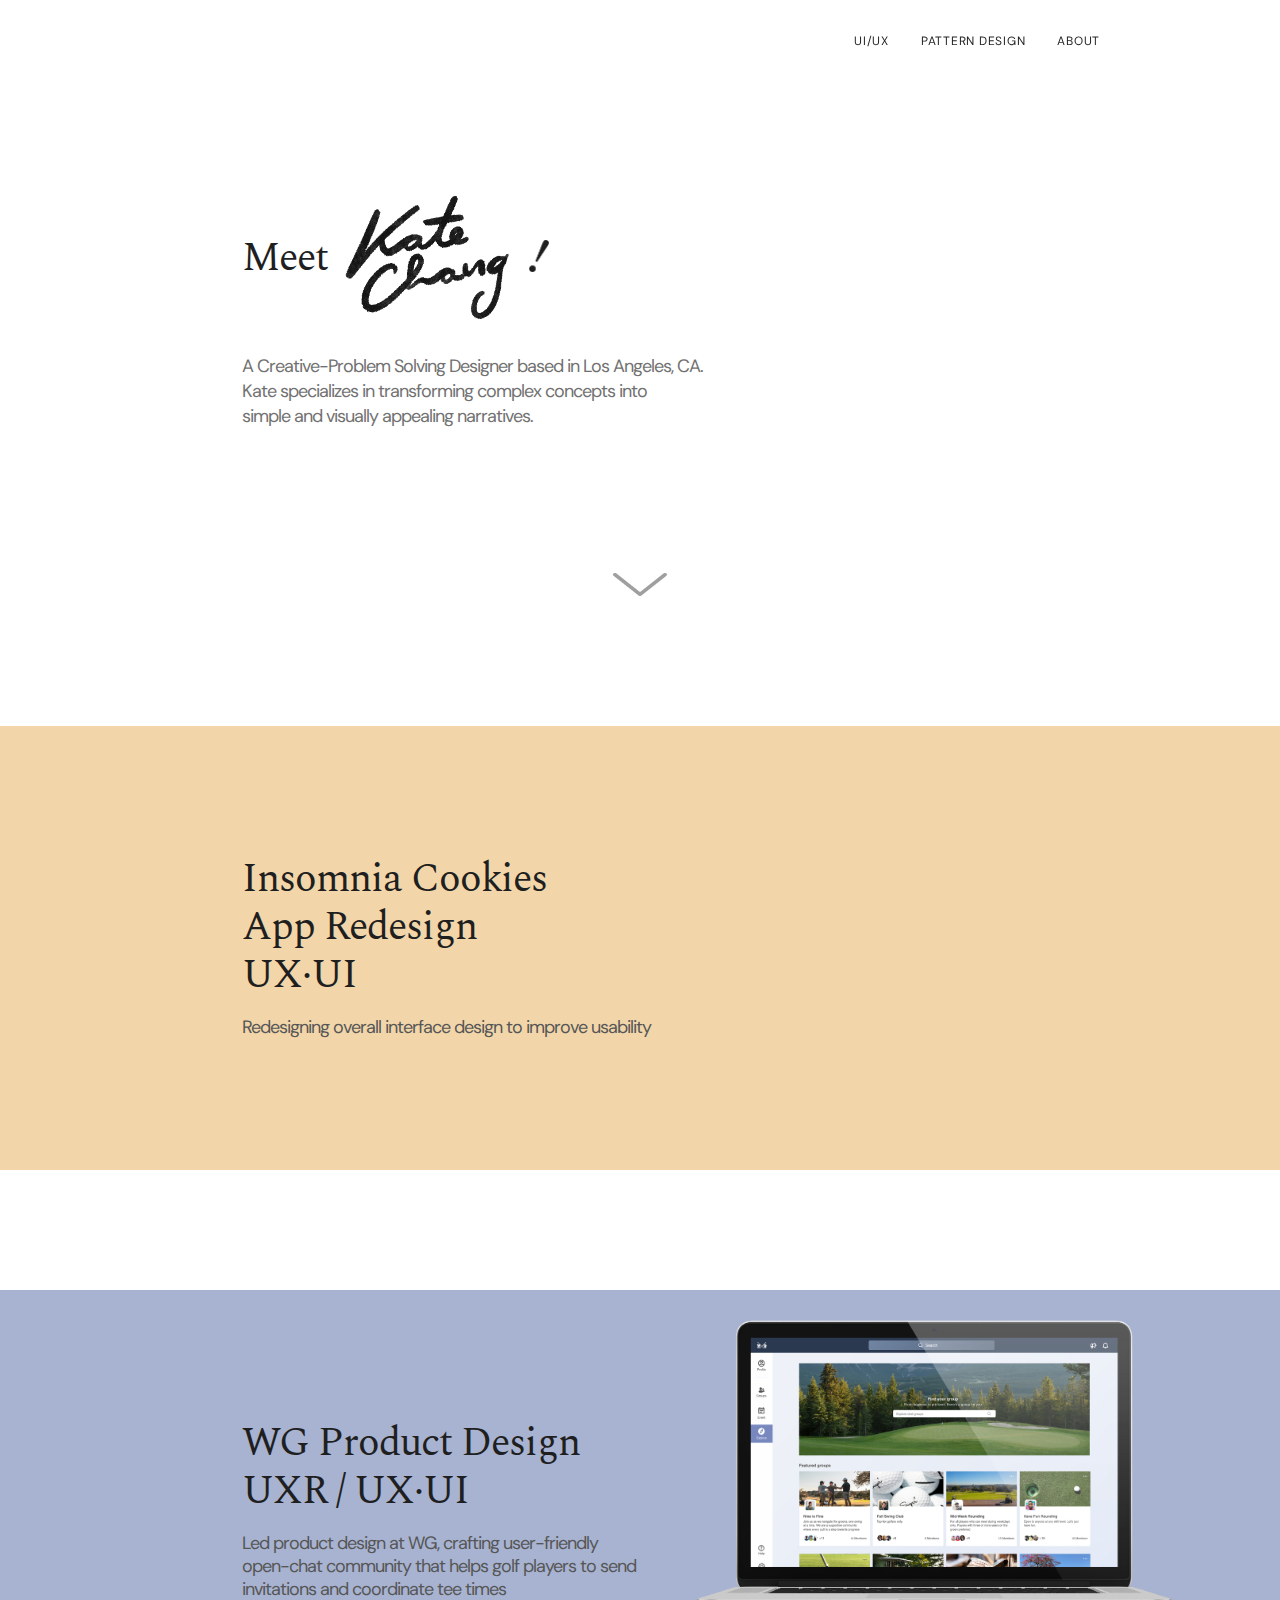
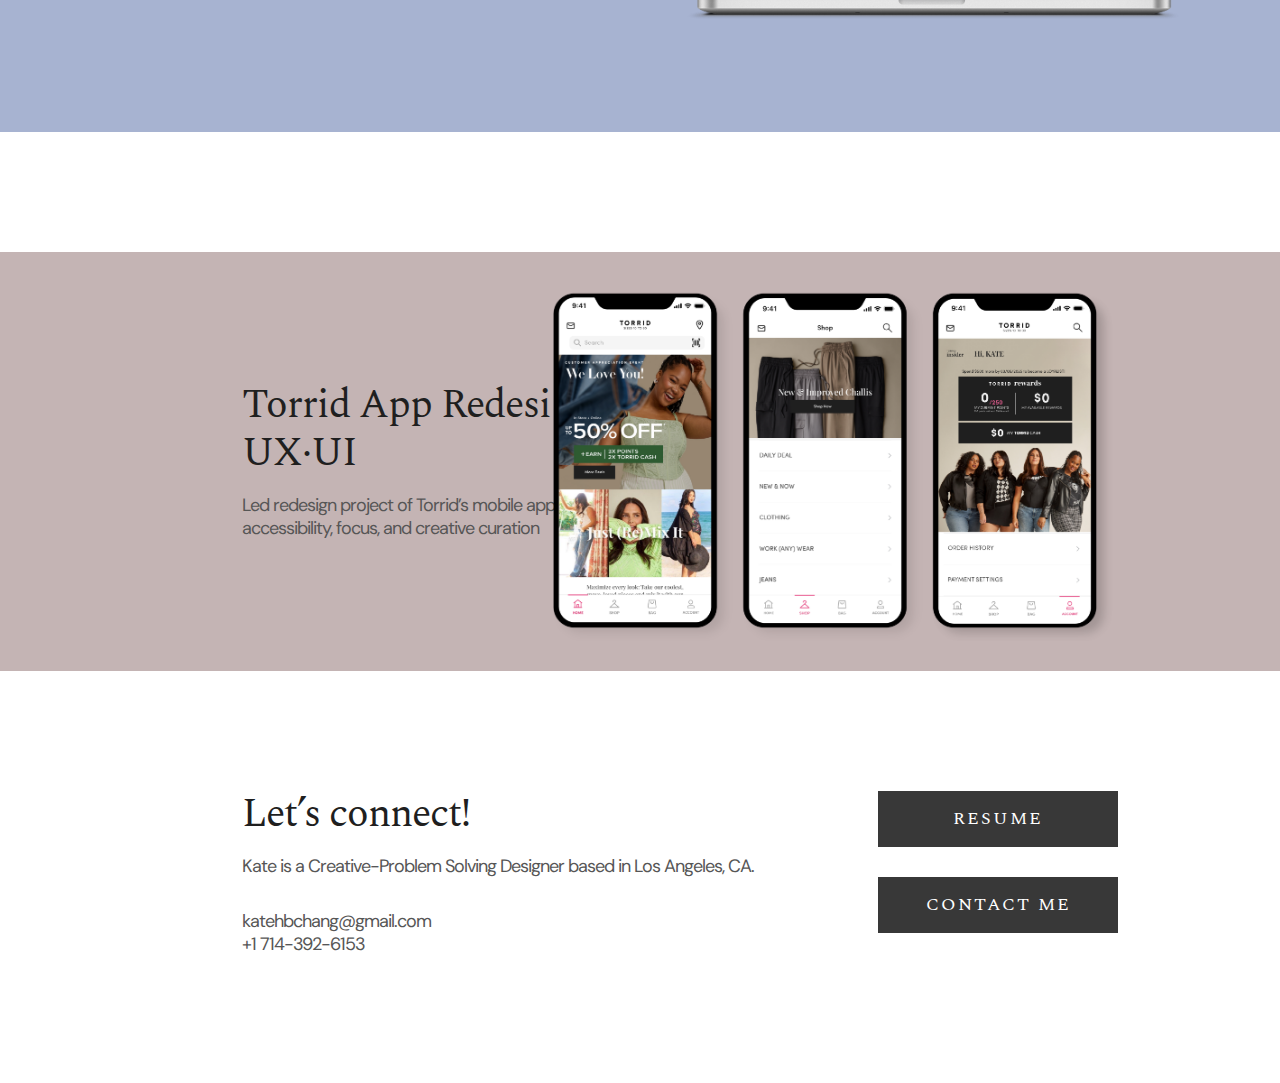
==== index.html @ ae907267 "mail update" ====
<!DOCTYPE html>
<html lang="en">

<head>
    <meta charset="utf-8" />
    <meta name="viewport" content="width=device-width, initial-scale=1, shrink-to-fit=no" />
    <meta name="description" content="" />
    <meta name="author" content="" />
    <title>Kate Porfolio Home</title>
    <!-- Favicon-->
    <link rel="icon" type="image/x-icon" href="assets/favicon.ico" />
    <!-- Font Awesome icons (free version)-->
    <script src="https://use.fontawesome.com/releases/v6.3.0/js/all.js" crossorigin="anonymous"></script>
    <!-- Google fonts-->
    <link rel="preconnect" href="https://fonts.googleapis.com">
    <link rel="preconnect" href="https://fonts.gstatic.com" crossorigin>
    <link
        href="https://fonts.googleapis.com/css2?family=DM+Sans:ital,opsz,wght@0,9..40,100..1000;1,9..40,100..1000&display=swap"
        rel="stylesheet">
    <link rel="preconnect" href="https://fonts.googleapis.com">
    <link rel="preconnect" href="https://fonts.gstatic.com" crossorigin>
    <link
        href="https://fonts.googleapis.com/css2?family=DM+Sans:ital,opsz,wght@0,9..40,100..1000;1,9..40,100..1000&family=Spectral:ital,wght@0,200;0,300;0,400;0,500;0,600;0,700;0,800;1,200;1,300;1,400;1,500;1,600;1,700;1,800&display=swap"
        rel="stylesheet">
    <!-- Core theme CSS (includes Bootstrap)-->
    <link href="css/styles.css" rel="stylesheet" />
</head>

<body id="page-top">
    <!-- Navigation-->
    <nav class="navbar navbar-expand-lg fixed-top" id="mainNav">
        <div class="container">
            <button class="navbar-toggler" type="button" data-bs-toggle="collapse" data-bs-target="#navbarResponsive"
                aria-controls="navbarResponsive" aria-expanded="false" aria-label="Toggle navigation">
                Menu
                <i class="fas fa-bars ms-1"></i>
            </button>
            <div class="collapse navbar-collapse" id="navbarResponsive">
                <ul class="navbar-nav text-uppercase ms-auto py-4 py-lg-0">
                    <li class="nav-item"><a class="nav-link" id="homeNav" href="https://www.katechang.info/">UI/UX</a>
                    </li>
                    <li class="nav-item">
                        <a class="nav-link" id="patternNav" href="https://www.katechang.info/pattern">PATTERN DESIGN</a>
                    </li>
                    <li class="nav-item">
                        <a class="nav-link" id="aboutNav" href="https://www.katechang.info/about">ABOUT</a>
                    </li>
                </ul>
            </div>
        </div>
    </nav>
    <!-- Masthead-->
    <header class="masthead">
        <div class="container">
            <div class="heading-grid">
                <div class="masthead-heading-item1">
                    <div class="masthead-subheading">
                        Meet<img class="logo" src="assets/img/intro/katelogo.png" alt="" /><img
                            src="assets/img/intro/exc.png" alt="" />
                        <div class="masthead-heading">
                            A Creative-Problem Solving Designer based in Los Angeles, CA.<br />
                            Kate specializes in transforming complex concepts into<br />
                            simple and visually appealing narratives.
                        </div>
                    </div>
                </div>
            </div>
            <a class="vector" href="#insomnia"><img class="img-fluid" src="assets/img/intro/Vector.png" alt="..." /></a>
        </div>
    </header>
    <!-- Insomnia Product Design-->
    <section class="page-section">
        <a class="insomnia" href="https://www.katechang.info/insomnia" id="insomnia">
            <div class="container">
                <div class="insomnia-grid">
                    <div class="text-wrapper">
                        <div class="insomnia-item1">
                            <div class="title">Insomnia Cookies<br />App Redesign<br />UX·UI</div>
                            <div class="content">Redesigning overall interface design to improve usability</div>
                        </div>
                    </div>
                    <div class="img-wrapper">
                        <div class="insomnia-item2"><img src="assets/img/uiux/insomnia.png" alt="">
                        </div>
                    </div>
                </div>
            </div>
        </a>
    </section>

    <!-- WG Cookies-->
    <section class="page-section">
        <a class="wg" id="wg" href="https://www.katechang.info/wg">
            <div class="container">
                <div class="wg-grid">
                    <div class="text-wrapper">
                        <div class="wg-item1">
                            <div class="title">WG Product Design<br />UXR / UX·UI</div>
                            <div class="content">Led product design at WG, crafting user-friendly<br />
                                open-chat community that helps golf players to send<br />
                                invitations and coordinate tee times</div>
                        </div>
                    </div>
                    <div class="img-wrapper">
                        <div class="wg-item2"><img src="assets/img/uiux/WG PRODUCT DESIGN.png" alt=""></div>
                    </div>
                </div>
            </div>
        </a>
    </section>

    <!-- Torrid App Redesign-->
    <section class="page-section">
        <a class="torrid" href="https://www.katechang.info/torrid">
            <div class="container">
                <div class="torrid-grid">
                    <div class="text-wrapper">
                        <div class="torrid-item1">
                            <div class="title">Torrid App Redesign<br />UX·UI</div>
                            <div class="content">Led redesign project of Torrid’s mobile app to enhance<br />
                                accessibility, focus, and creative curation</div>
                        </div>
                    </div>
                    <div class="img-wrapper">
                        <div class="torrid-item2"><img src="assets/img/uiux/TORRID REDESIGN.png" alt=""></div>
                    </div>
                </div>
            </div>
        </a>
    </section>

    <!-- Let's Connect-->
    <section class="page-section">
        <div class="connect">
            <div class="container">
                <div class="connect-grid">
                    <div class="text-wrapper">
                        <div class="title">Let’s connect!</div>
                        <div class="content">
                            Kate is a Creative-Problem Solving Designer based in Los Angeles,
                            CA.
                        </div>
                        <div class="content">
                            katehbchang@gmail.com<br />+1 714-392-6153
                        </div>
                    </div>
                    <div class="buttons">
                        <a class="connect-button" href="assets/Resume test.docx">RESUME</a>
                        <a class="connect-button" href="mailto:katehbchang@gmail.com">CONTACT
                            ME</a>
                    </div>
                </div>
            </div>
        </div>
    </section>

    <!-- Bootstrap core JS-->
    <script src="https://cdn.jsdelivr.net/npm/bootstrap@5.2.3/dist/js/bootstrap.bundle.min.js"></script>
    <!-- Core theme JS-->
    <script src="js/scripts.js"></script>
    <!-- * * * * * * * * * * * * * * * * * * * * * * * * * * * * * * * * * * * * * * * *-->
    <!-- * *                               SB Forms JS                               * *-->
    <!-- * * Activate your form at https://startbootstrap.com/solution/contact-forms * *-->
    <!-- * * * * * * * * * * * * * * * * * * * * * * * * * * * * * * * * * * * * * * * *-->
</body>

</html>
---- css/styles.css ----
@charset "UTF-8";

/*!
* Start Bootstrap - Agency v7.0.12 (https://startbootstrap.com/theme/agency)
* Copyright 2013-2023 Start Bootstrap
* Licensed under MIT (https://github.com/StartBootstrap/startbootstrap-agency/blob/master/LICENSE)
*/
/*!
 * Bootstrap  v5.2.3 (https://getbootstrap.com/)
 * Copyright 2011-2022 The Bootstrap Authors
 * Copyright 2011-2022 Twitter, Inc.
 * Licensed under MIT (https://github.com/twbs/bootstrap/blob/main/LICENSE)
 */
:root {
  --bs-blue: #0d6efd;
  --bs-indigo: #6610f2;
  --bs-purple: #6f42c1;
  --bs-pink: #d63384;
  --bs-red: #dc3545;
  --bs-orange: #fd7e14;
  --bs-yellow: #ffc800;
  --bs-green: #198754;
  --bs-teal: #20c997;
  --bs-cyan: #0dcaf0;
  --bs-black: #000;
  --bs-white: #fff;
  --bs-gray: #6c757d;
  --bs-gray-dark: #343a40;
  --bs-gray-100: #f8f9fa;
  --bs-gray-200: #e9ecef;
  --bs-gray-300: #dee2e6;
  --bs-gray-400: #ced4da;
  --bs-gray-500: #adb5bd;
  --bs-gray-600: #6c757d;
  --bs-gray-700: #495057;
  --bs-gray-800: #343a40;
  --bs-gray-900: #212529;
  --bs-primary: #ffc800;
  --bs-secondary: #6c757d;
  --bs-success: #198754;
  --bs-info: #0dcaf0;
  --bs-warning: #ffc800;
  --bs-danger: #dc3545;
  --bs-light: #f8f9fa;
  --bs-dark: #212529;
  --bs-primary-rgb: 255, 200, 0;
  --bs-secondary-rgb: 108, 117, 125;
  --bs-success-rgb: 25, 135, 84;
  --bs-info-rgb: 13, 202, 240;
  --bs-warning-rgb: 255, 200, 0;
  --bs-danger-rgb: 220, 53, 69;
  --bs-light-rgb: 248, 249, 250;
  --bs-dark-rgb: 33, 37, 41;
  --bs-white-rgb: 255, 255, 255;
  --bs-black-rgb: 0, 0, 0;
  --bs-body-color-rgb: 33, 37, 41;
  --bs-body-bg-rgb: 255, 255, 255;
  --bs-font-sans-serif: system-ui, -apple-system, 'Segoe UI', Roboto,
    'Helvetica Neue', 'Noto Sans', 'Liberation Sans', Arial, sans-serif,
    'Apple Color Emoji', 'Segoe UI Emoji', 'Segoe UI Symbol', 'Noto Color Emoji';
  --bs-font-monospace: SFMono-Regular, Menlo, Monaco, Consolas,
    'Liberation Mono', 'Courier New', monospace;
  --bs-gradient: linear-gradient(
    180deg,
    rgba(255, 255, 255, 0.15),
    rgba(255, 255, 255, 0)
  );
  --bs-body-font-family: Roboto Slab, -apple-system, BlinkMacSystemFont,
    Segoe UI, Roboto, Helvetica Neue, Arial, sans-serif, Apple Color Emoji,
    Segoe UI Emoji, Segoe UI Symbol, Noto Color Emoji;
  --bs-body-font-size: 1rem;
  --bs-body-font-weight: 400;
  --bs-body-line-height: 1.5;
  --bs-body-color: #212529;
  --bs-body-bg: #fff;
  --bs-border-width: 1px;
  --bs-border-style: solid;
  --bs-border-color: #dee2e6;
  --bs-border-color-translucent: rgba(0, 0, 0, 0.175);
  --bs-border-radius: 0.375rem;
  --bs-border-radius-sm: 0.25rem;
  --bs-border-radius-lg: 0.5rem;
  --bs-border-radius-xl: 1rem;
  --bs-border-radius-2xl: 2rem;
  --bs-border-radius-pill: 50rem;
  --bs-code-color: #d63384;
  --bs-highlight-bg: #fff4cc;
}

*,
::after,
::before {
  box-sizing: border-box;
}

@media (prefers-reduced-motion: no-preference) {
  :root {
    scroll-behavior: smooth;
  }
}

body {
  margin: 0;
  font-family: var(--bs-body-font-family);
  font-size: var(--bs-body-font-size);
  font-weight: var(--bs-body-font-weight);
  line-height: var(--bs-body-line-height);
  color: var(--bs-body-color);
  text-align: var(--bs-body-text-align);
  background-color: var(--bs-body-bg);
  -webkit-text-size-adjust: 100%;
  -webkit-tap-highlight-color: transparent;
}

ul {
  padding-left: 2rem;
}

ul {
  margin-top: 0;
  margin-bottom: 1rem;
}

ul ul {
  margin-bottom: 0;
}

img {
  vertical-align: middle;
}

label {
  display: inline-block;
}

button {
  border-radius: 0;
}

button:focus:not(:focus-visible) {
  outline: 0;
}

button {
  margin: 0;
  font-family: inherit;
  font-size: inherit;
  line-height: inherit;
}

button {
  text-transform: none;
}

[role='button'] {
  cursor: pointer;
}

[list]:not([type='date']):not([type='datetime-local']):not([type='month']):not(
    [type='week']
  ):not([type='time'])::-webkit-calendar-picker-indicator {
  display: none !important;
}

[type='button']:not(:disabled),
[type='reset']:not(:disabled),
[type='submit']:not(:disabled),
button:not(:disabled) {
  cursor: pointer;
}

::-moz-focus-inner {
  padding: 0;
  border-style: none;
}

::-webkit-datetime-edit-day-field,
::-webkit-datetime-edit-fields-wrapper,
::-webkit-datetime-edit-hour-field,
::-webkit-datetime-edit-minute,
::-webkit-datetime-edit-month-field,
::-webkit-datetime-edit-text,
::-webkit-datetime-edit-year-field {
  padding: 0;
}

::-webkit-inner-spin-button {
  height: auto;
}

::-webkit-search-decoration {
  -webkit-appearance: none;
}

::-webkit-color-swatch-wrapper {
  padding: 0;
}

[hidden] {
  display: none !important;
}

.img-fluid {
  height: auto;
}

.container,
.container-fluid,
.container-lg,
.container-xl {
  --bs-gutter-x: 1.5rem;
  --bs-gutter-y: 0;
  width: 100%;
  padding-right: calc(var(--bs-gutter-x) * 0.5);
  padding-left: calc(var(--bs-gutter-x) * 0.5);
  margin-right: auto;
  margin-left: auto;
}
@media (min-width: 576px) {
  .container {
    max-width: 540px;
  }
}

@media (min-width: 768px) {
  .container {
    max-width: 720px;
  }
}

@media (min-width: 992px) {
  .container,
  .container-lg {
    max-width: 960px;
  }
}

@media (min-width: 1200px) {
  .container,
  .container-lg,
  .container-xl {
    max-width: 1140px;
  }
  .heading-grid,
  .wg-grid,
  .torrid-grid,
  .insomnia-grid,
  .connect-grid {
    display: grid;
    text-align: left;
    margin-top: 5rem;
    justify-items: left;
  }
  .wg-item2 {
    position: absolute;
    top: -160px;
    right: -100px;
    width: 47rem;
  }
}

@media (min-width: 1400px) {
  .container,
  .container-lg,
  .container-xl {
    max-width: 1320px;
  }
}

@media (min-width: 1750px) {
  .container,
  .container-lg,
  .container-xl {
    max-width: 1800px;
  }
}

@media (min-width: 2300px) {
  .container,
  .container-lg,
  .container-xl {
    max-width: 2000px;
  }
}

.form-label {
  margin-bottom: 0.5rem;
}

.form-text {
  margin-top: 0.25rem;
  font-size: 0.875em;
  color: #6c757d;
}

.btn {
  --bs-btn-padding-x: 0.75rem;
  --bs-btn-padding-y: 0.375rem;
  --bs-btn-font-size: 1rem;
  --bs-btn-font-weight: 400;
  --bs-btn-line-height: 1.5;
  --bs-btn-color: #212529;
  --bs-btn-bg: transparent;
  --bs-btn-border-width: 1px;
  --bs-btn-border-color: transparent;
  --bs-btn-border-radius: 0.375rem;
  --bs-btn-hover-border-color: transparent;
  --bs-btn-box-shadow: inset 0 1px 0 rgba(255, 255, 255, 0.15),
    0 1px 1px rgba(0, 0, 0, 0.075);
  --bs-btn-disabled-opacity: 0.65;
  --bs-btn-focus-box-shadow: 0 0 0 0.25rem
    rgba(var(--bs-btn-focus-shadow-rgb), 0.5);
  display: inline-block;
  padding: var(--bs-btn-padding-y) var(--bs-btn-padding-x);
  font-family: var(--bs-btn-font-family);
  font-size: var(--bs-btn-font-size);
  font-weight: var(--bs-btn-font-weight);
  line-height: var(--bs-btn-line-height);
  color: var(--bs-btn-color);
  text-align: center;
  text-decoration: none;
  vertical-align: middle;
  cursor: pointer;
  -webkit-user-select: none;
  -moz-user-select: none;
  user-select: none;
  border: var(--bs-btn-border-width) solid var(--bs-btn-border-color);
  border-radius: var(--bs-btn-border-radius);
  background-color: var(--bs-btn-bg);
  transition: color 0.15s ease-in-out, background-color 0.15s ease-in-out,
    border-color 0.15s ease-in-out, box-shadow 0.15s ease-in-out;
}

@media (prefers-reduced-motion: reduce) {
  .btn {
    transition: none;
  }
}

.btn:hover {
  color: var(--bs-btn-hover-color);
  background-color: var(--bs-btn-hover-bg);
  border-color: var(--bs-btn-hover-border-color);
}

.btn:focus-visible {
  color: var(--bs-btn-hover-color);
  background-color: var(--bs-btn-hover-bg);
  border-color: var(--bs-btn-hover-border-color);
  outline: 0;
  box-shadow: var(--bs-btn-focus-box-shadow);
}

.btn:first-child:active,
:not(.btn-check) + .btn:active {
  color: var(--bs-btn-active-color);
  background-color: var(--bs-btn-active-bg);
  border-color: var(--bs-btn-active-border-color);
}

.btn:first-child:active:focus-visible,
:not(.btn-check) + .btn:active:focus-visible {
  box-shadow: var(--bs-btn-focus-box-shadow);
}

.btn:disabled {
  color: var(--bs-btn-disabled-color);
  pointer-events: none;
  background-color: var(--bs-btn-disabled-bg);
  border-color: var(--bs-btn-disabled-border-color);
  opacity: var(--bs-btn-disabled-opacity);
}

.btn-primary {
  margin: auto 0;
}

.btn-dark {
  --bs-btn-color: #fff;
  --bs-btn-bg: #212529;
  --bs-btn-border-color: #212529;
  --bs-btn-hover-color: #fff;
  --bs-btn-hover-bg: #424649;
  --bs-btn-hover-border-color: #373b3e;
  --bs-btn-focus-shadow-rgb: 66, 70, 73;
  --bs-btn-active-color: #fff;
  --bs-btn-active-bg: #4d5154;
  --bs-btn-active-border-color: #373b3e;
  --bs-btn-active-shadow: inset 0 3px 5px rgba(0, 0, 0, 0.125);
  --bs-btn-disabled-color: #fff;
  --bs-btn-disabled-bg: #212529;
  --bs-btn-disabled-border-color: #212529;
}

.btn-link {
  --bs-btn-font-weight: 400;
  --bs-btn-color: var(--bs-link-color);
  --bs-btn-bg: transparent;
  --bs-btn-border-color: transparent;
  --bs-btn-hover-color: var(--bs-link-hover-color);
  --bs-btn-hover-border-color: transparent;
  --bs-btn-active-color: var(--bs-link-hover-color);
  --bs-btn-active-border-color: transparent;
  --bs-btn-disabled-color: #6c757d;
  --bs-btn-disabled-border-color: transparent;
  --bs-btn-box-shadow: none;
  --bs-btn-focus-shadow-rgb: 255, 208, 38;
  text-decoration: underline;
}

.btn-link:focus-visible {
  color: var(--bs-btn-color);
}

.btn-link:hover {
  color: var(--bs-btn-hover-color);
}

.btn-lg {
  --bs-btn-padding-y: 0.5rem;
  --bs-btn-padding-x: 1rem;
  --bs-btn-font-size: 1.25rem;
  --bs-btn-border-radius: 0.5rem;
}

.collapse:not(.show) {
  display: none;
}

.nav {
  --bs-nav-link-padding-x: 1rem;
  --bs-nav-link-padding-y: 0.5rem;
  --bs-nav-link-color: var(--bs-link-color);
  --bs-nav-link-hover-color: var(--bs-link-hover-color);
  --bs-nav-link-disabled-color: #6c757d;
  display: flex;
  flex-wrap: wrap;
  padding-left: 0;
  margin-bottom: 0;
  list-style: none;
}

.nav-link {
  display: block;
  padding: var(--bs-nav-link-padding-y) var(--bs-nav-link-padding-x);
  font-size: var(--bs-nav-link-font-size);
  font-weight: var(--bs-nav-link-font-weight);
  color: var(--bs-nav-link-color);
  text-decoration: none;
  transition: color 0.15s ease-in-out, background-color 0.15s ease-in-out,
    border-color 0.15s ease-in-out;
}

@media (prefers-reduced-motion: reduce) {
  .nav-link {
    transition: none;
  }
}

.nav-link:focus,
.nav-link:hover {
  color: var(--bs-nav-link-hover-color);
}

.navbar {
  --bs-navbar-padding-x: 0;
  --bs-navbar-padding-y: 0.5rem;
  --bs-navbar-color: rgba(0, 0, 0, 0.55);
  --bs-navbar-hover-color: rgba(0, 0, 0, 0.7);
  --bs-navbar-disabled-color: rgba(0, 0, 0, 0.3);
  --bs-navbar-active-color: rgba(0, 0, 0, 0.9);
  --bs-navbar-brand-padding-y: 0.3125rem;
  --bs-navbar-brand-margin-end: 1rem;
  --bs-navbar-brand-font-size: 1.25rem;
  --bs-navbar-brand-color: rgba(0, 0, 0, 0.9);
  --bs-navbar-brand-hover-color: rgba(0, 0, 0, 0.9);
  --bs-navbar-nav-link-padding-x: 0.5rem;
  --bs-navbar-toggler-padding-y: 0.25rem;
  --bs-navbar-toggler-padding-x: 0.75rem;
  --bs-navbar-toggler-font-size: 1.25rem;
  --bs-navbar-toggler-icon-bg: url("data:image/svg+xml,%3csvg xmlns='http://www.w3.org/2000/svg' viewBox='0 0 30 30'%3e%3cpath stroke='rgba%280, 0, 0, 0.55%29' stroke-linecap='round' stroke-miterlimit='10' stroke-width='2' d='M4 7h22M4 15h22M4 23h22'/%3e%3c/svg%3e");
  --bs-navbar-toggler-border-color: rgba(0, 0, 0, 0.1);
  --bs-navbar-toggler-border-radius: 0.375rem;
  --bs-navbar-toggler-focus-width: 0.25rem;
  --bs-navbar-toggler-transition: box-shadow 0.15s ease-in-out;
  position: relative;
  display: flex;
  flex-wrap: wrap;
  align-items: center;
  justify-content: space-between;
  padding: var(--bs-navbar-padding-y) var(--bs-navbar-padding-x);
}

.navbar > .container,
.navbar > .container-fluid,
.navbar > .container-lg,
.navbar > .container-xl {
  display: flex;
  flex-wrap: inherit;
  align-items: center;
  justify-content: space-between;
}

.navbar-nav {
  --bs-nav-link-padding-x: 0;
  --bs-nav-link-padding-y: 0.5rem;
  --bs-nav-link-color: var(--bs-navbar-color);
  --bs-nav-link-hover-color: var(--bs-navbar-hover-color);
  --bs-nav-link-disabled-color: var(--bs-navbar-disabled-color);
  display: flex;
  flex-direction: column;
  padding-left: 0;
  margin-bottom: 0;
  list-style: none;
}

.navbar-text {
  padding-top: 0.5rem;
  padding-bottom: 0.5rem;
  color: var(--bs-navbar-color);
}

.navbar-text a,
.navbar-text a:focus,
.navbar-text a:hover {
  color: var(--bs-navbar-active-color);
}

.navbar-collapse {
  flex-basis: 100%;
  flex-grow: 1;
  align-items: center;
}

.navbar-toggler {
  padding: var(--bs-navbar-toggler-padding-y) var(--bs-navbar-toggler-padding-x);
  font-size: var(--bs-navbar-toggler-font-size);
  line-height: 1;
  color: var(--bs-navbar-color);
  background-color: transparent;
  border: var(--bs-border-width) solid var(--bs-navbar-toggler-border-color);
  border-radius: var(--bs-navbar-toggler-border-radius);
  transition: var(--bs-navbar-toggler-transition);
}

@media (prefers-reduced-motion: reduce) {
  .navbar-toggler {
    transition: none;
  }
}

.navbar-toggler:hover {
  text-decoration: none;
}

.navbar-toggler:focus {
  text-decoration: none;
  outline: 0;
  box-shadow: 0 0 0 var(--bs-navbar-toggler-focus-width);
}

.navbar-toggler-icon {
  display: inline-block;
  width: 1.5em;
  height: 1.5em;
  vertical-align: middle;
  background-image: var(--bs-navbar-toggler-icon-bg);
  background-repeat: no-repeat;
  background-position: center;
  background-size: 100%;
}

@media (min-width: 992px) {
  .navbar-expand-lg {
    flex-wrap: nowrap;
    justify-content: flex-start;
  }

  .navbar-expand-lg .navbar-nav {
    flex-direction: row;
  }

  .navbar-expand-lg .navbar-nav .nav-link {
    padding-right: var(--bs-navbar-nav-link-padding-x);
    padding-left: var(--bs-navbar-nav-link-padding-x);
  }

  .navbar-expand-lg .navbar-collapse {
    display: flex !important;
    flex-basis: auto;
  }

  .navbar-expand-lg .navbar-toggler {
    display: none;
  }
}

@media (min-width: 1200px) {
  .navbar-expand-xl {
    flex-wrap: nowrap;
    justify-content: flex-start;
  }

  .navbar-expand-xl .navbar-nav {
    flex-direction: row;
  }

  .navbar-expand-xl .navbar-nav .nav-link {
    padding-right: var(--bs-navbar-nav-link-padding-x);
    padding-left: var(--bs-navbar-nav-link-padding-x);
  }

  .navbar-expand-xl .navbar-collapse {
    display: flex !important;
    flex-basis: auto;
  }

  .navbar-expand-xl .navbar-toggler {
    display: none;
  }
}

.navbar-expand {
  flex-wrap: nowrap;
  justify-content: flex-start;
}

.navbar-expand .navbar-nav {
  flex-direction: row;
}

.navbar-expand .navbar-nav .nav-link {
  padding-right: var(--bs-navbar-nav-link-padding-x);
  padding-left: var(--bs-navbar-nav-link-padding-x);
}

.navbar-expand .navbar-collapse {
  display: flex !important;
  flex-basis: auto;
}

.navbar-expand .navbar-toggler {
  display: none;
}

.navbar-dark {
  --bs-navbar-color: rgba(255, 255, 255, 0.55);
  --bs-navbar-hover-color: rgba(255, 255, 255, 0.75);
  --bs-navbar-disabled-color: rgba(255, 255, 255, 0.25);
  --bs-navbar-active-color: #fff;
  --bs-navbar-brand-color: #fff;
  --bs-navbar-brand-hover-color: #fff;
  --bs-navbar-toggler-border-color: rgba(255, 255, 255, 0.1);
  --bs-navbar-toggler-icon-bg: url("data:image/svg+xml,%3csvg xmlns='http://www.w3.org/2000/svg' viewBox='0 0 30 30'%3e%3cpath stroke='rgba%28255, 255, 255, 0.55%29' stroke-linecap='round' stroke-miterlimit='10' stroke-width='2' d='M4 7h22M4 15h22M4 23h22'/%3e%3c/svg%3e");
}

.page-link {
  position: relative;
  display: block;
  padding: var(--bs-pagination-padding-y) var(--bs-pagination-padding-x);
  font-size: var(--bs-pagination-font-size);
  color: var(--bs-pagination-color);
  text-decoration: none;
  background-color: var(--bs-pagination-bg);
  border: var(--bs-pagination-border-width) solid
    var(--bs-pagination-border-color);
  transition: color 0.15s ease-in-out, background-color 0.15s ease-in-out,
    border-color 0.15s ease-in-out, box-shadow 0.15s ease-in-out;
}

@media (prefers-reduced-motion: reduce) {
  .page-link {
    transition: none;
  }
}

.page-link:hover {
  z-index: 2;
  color: var(--bs-pagination-hover-color);
  background-color: var(--bs-pagination-hover-bg);
  border-color: var(--bs-pagination-hover-border-color);
}

.page-link:focus {
  z-index: 3;
  color: var(--bs-pagination-focus-color);
  background-color: var(--bs-pagination-focus-bg);
  outline: 0;
  box-shadow: var(--bs-pagination-focus-box-shadow);
}

.page-item:not(:first-child) .page-link {
  margin-left: -1px;
}

.page-item:first-child .page-link {
  border-top-left-radius: var(--bs-pagination-border-radius);
  border-bottom-left-radius: var(--bs-pagination-border-radius);
}

.page-item:last-child .page-link {
  border-top-right-radius: var(--bs-pagination-border-radius);
  border-bottom-right-radius: var(--bs-pagination-border-radius);
}

@keyframes progress-bar-stripes {
  0% {
    background-position-x: 1rem;
  }
}

@keyframes spinner-border {
  to {
    transform: rotate(360deg);
  }
}

@keyframes spinner-grow {
  0% {
    transform: scale(0);
  }

  50% {
    opacity: 1;
    transform: none;
  }
}

@keyframes placeholder-glow {
  50% {
    opacity: 0.2;
  }
}

@keyframes placeholder-wave {
  100% {
    -webkit-mask-position: -200% 0;
    mask-position: -200% 0;
  }
}

.link-primary {
  color: #ffc800 !important;
}

.link-primary:focus,
.link-primary:hover {
  color: #cca000 !important;
}

.link-dark {
  color: #212529 !important;
}

.link-dark:focus,
.link-dark:hover {
  color: #1a1e21 !important;
}

.fixed-top {
  position: fixed;
  top: 0;
  right: 0;
  left: 0;
  z-index: 1030;
}

.top-0 {
  top: 0 !important;
}

.top-50 {
  top: 50% !important;
}

.top-100 {
  top: 100% !important;
}

.start-0 {
  left: 0 !important;
}

.start-50 {
  left: 50% !important;
}

.start-100 {
  left: 100% !important;
}

.me-0 {
  margin-right: 0 !important;
}

.me-1 {
  margin-right: 0.25rem !important;
}

.me-2 {
  margin-right: 0.5rem !important;
}

.me-3 {
  margin-right: 1rem !important;
}

.me-4 {
  margin-right: 1.5rem !important;
}

.me-5 {
  margin-right: 3rem !important;
}

.me-auto {
  margin-right: auto !important;
}

.ms-0 {
  margin-left: 0 !important;
}

.ms-1 {
  margin-left: 0.25rem !important;
}

.ms-2 {
  margin-left: 0.5rem !important;
}

.ms-3 {
  margin-left: 1rem !important;
}

.ms-4 {
  margin-left: 1.5rem !important;
}

.ms-5 {
  margin-left: 3rem !important;
}

.ms-auto {
  margin-left: auto !important;
}

.py-0 {
  padding-top: 0 !important;
  padding-bottom: 0 !important;
}

.py-1 {
  padding-top: 0.25rem !important;
  padding-bottom: 0.25rem !important;
}

.py-2 {
  padding-top: 0.5rem !important;
  padding-bottom: 0.5rem !important;
}

.py-3 {
  padding-top: 1rem !important;
  padding-bottom: 1rem !important;
}

.py-4 {
  padding-top: 1.5rem !important;
  padding-bottom: 1.5rem !important;
}

.py-5 {
  padding-top: 3rem !important;
  padding-bottom: 3rem !important;
}

.text-start {
  text-align: left !important;
}

.text-uppercase {
  text-transform: uppercase !important;
}

.text-primary {
  --bs-text-opacity: 1;
  color: rgba(var(--bs-primary-rgb), var(--bs-text-opacity)) !important;
}

.text-dark {
  --bs-text-opacity: 1;
  color: rgba(var(--bs-dark-rgb), var(--bs-text-opacity)) !important;
}

.text-body {
  --bs-text-opacity: 1;
  color: rgba(var(--bs-body-color-rgb), var(--bs-text-opacity)) !important;
}

@media (min-width: 992px) {
  .me-lg-0 {
    margin-right: 0 !important;
  }

  .me-lg-1 {
    margin-right: 0.25rem !important;
  }

  .me-lg-2 {
    margin-right: 0.5rem !important;
  }

  .me-lg-3 {
    margin-right: 1rem !important;
  }

  .me-lg-4 {
    margin-right: 1.5rem !important;
  }

  .me-lg-5 {
    margin-right: 3rem !important;
  }

  .me-lg-auto {
    margin-right: auto !important;
  }

  .ms-lg-0 {
    margin-left: 0 !important;
  }

  .ms-lg-1 {
    margin-left: 0.25rem !important;
  }

  .ms-lg-2 {
    margin-left: 0.5rem !important;
  }

  .ms-lg-3 {
    margin-left: 1rem !important;
  }

  .ms-lg-4 {
    margin-left: 1.5rem !important;
  }

  .ms-lg-5 {
    margin-left: 3rem !important;
  }

  .ms-lg-auto {
    margin-left: auto !important;
  }

  .py-lg-0 {
    padding-top: 0 !important;
    padding-bottom: 0 !important;
  }

  .py-lg-1 {
    padding-top: 0.25rem !important;
    padding-bottom: 0.25rem !important;
  }

  .py-lg-2 {
    padding-top: 0.5rem !important;
    padding-bottom: 0.5rem !important;
  }

  .py-lg-3 {
    padding-top: 1rem !important;
    padding-bottom: 1rem !important;
  }

  .py-lg-4 {
    padding-top: 1.5rem !important;
    padding-bottom: 1.5rem !important;
  }

  .py-lg-5 {
    padding-top: 3rem !important;
    padding-bottom: 3rem !important;
  }

  .text-lg-start {
    text-align: left !important;
  }
}

@media (min-width: 1200px) {
  .me-xl-0 {
    margin-right: 0 !important;
  }

  .me-xl-1 {
    margin-right: 0.25rem !important;
  }

  .me-xl-2 {
    margin-right: 0.5rem !important;
  }

  .me-xl-3 {
    margin-right: 1rem !important;
  }

  .me-xl-4 {
    margin-right: 1.5rem !important;
  }

  .me-xl-5 {
    margin-right: 3rem !important;
  }

  .me-xl-auto {
    margin-right: auto !important;
  }

  .ms-xl-0 {
    margin-left: 0 !important;
  }

  .ms-xl-1 {
    margin-left: 0.25rem !important;
  }

  .ms-xl-2 {
    margin-left: 0.5rem !important;
  }

  .ms-xl-3 {
    margin-left: 1rem !important;
  }

  .ms-xl-4 {
    margin-left: 1.5rem !important;
  }

  .ms-xl-5 {
    margin-left: 3rem !important;
  }

  .ms-xl-auto {
    margin-left: auto !important;
  }

  .py-xl-0 {
    padding-top: 0 !important;
    padding-bottom: 0 !important;
  }

  .py-xl-1 {
    padding-top: 0.25rem !important;
    padding-bottom: 0.25rem !important;
  }

  .py-xl-2 {
    padding-top: 0.5rem !important;
    padding-bottom: 0.5rem !important;
  }

  .py-xl-3 {
    padding-top: 1rem !important;
    padding-bottom: 1rem !important;
  }

  .py-xl-4 {
    padding-top: 1.5rem !important;
    padding-bottom: 1.5rem !important;
  }

  .py-xl-5 {
    padding-top: 3rem !important;
    padding-bottom: 3rem !important;
  }

  .text-xl-start {
    text-align: left !important;
  }
}

html {
  scroll-padding-top: 4.5rem;
}

body {
  position: relative;
}

.page-section {
  margin-bottom: 120px;
}

header.masthead {
  margin-bottom: 130px;
}

.page-section > a > div > div {
  padding-top: 130px;
}

.page-section > a {
  padding-bottom: 130px;
}

#mainNav {
  padding-top: 1rem;
  padding-bottom: 1rem;
  background-color: #fff;
  padding-right: 10rem;
}

#mainNav .navbar-toggler {
  padding: 0.75rem;
  font-size: 0.75rem;
  font-family: 'DM Sans', sans-serif;
  text-transform: uppercase;
  font-weight: 700;
  margin-left: auto;
}

#mainNav .navbar-nav .nav-item .nav-link {
  font-family: 'DM Sans', sans-serif;
  font-size: 12px;
  color: #1f1f1f;
  letter-spacing: 0.0625em;
}

#mainNav .navbar-nav .nav-item .nav-link:hover {
  text-decoration: underline;
}
.onsite {
  text-decoration: underline;
}
.buttons .connect-button a {
  text-decoration: none;
  color: white;
}
@media (min-width: 992px) {
  #mainNav {
    padding-top: 1.5rem;
    padding-bottom: 1.5rem;
    border: none;
    background-color: transparent;
    transition: padding-top 0.3s ease-in-out, padding-bottom 0.3s ease-in-out;
  }

  #mainNav.navbar-shrink {
    padding-top: 1rem;
    padding-bottom: 1rem;
    background-color: #fff;
  }

  #mainNav .navbar-nav .nav-item {
    margin-right: 1rem;
  }

  #mainNav .navbar-nav .nav-item:last-child {
    margin-right: 0;
    color: #fff;
  }
}

header.masthead {
  padding-top: 5.5rem;
}
.masthead-subheading,
.title {
  font-size: 40px;
  line-height: 149.9%;
  margin-bottom: -1rem;
  letter-spacing: -1px;
  font-family: 'Spectral', sans-serif;
  color: #1f1f1f;
  text-align: left;
}
.masthead-subheading img:nth-child(2) {
  margin-bottom: 10px;
  width: 4.5%;
}
.logo {
  width: 200px;
  transform: rotate(30.87deg);
}

.masthead-heading {
  font-size: 18px;
  letter-spacing: -1px;
  line-height: 139%;
  margin-bottom: 10rem;
  font-family: 'DM Sans', sans-serif;
  color: #717171;
  text-align: left;
}
.title {
  line-height: 120% !important;
}
.content {
  font-size: 18px;
  letter-spacing: -1px;
  line-height: 130%;
  font-family: 'DM Sans', sans-serif;
  color: #565656;
  text-align: left;
  margin-top: 32px;
}

.vector {
  display: grid;
  margin: 0 auto;
  justify-content: center;
  width: 5%;
}

.page-section .wg {
  background-color: #a7b3d1;
  width: 100%;
  display: block;
}
.page-section .torrid {
  background-color: #c4b4b4;
  width: 100%;
  display: block;
}
.page-section .insomnia {
  background-color: #f2d6aa;
  width: 100%;
  display: block;
}
.heading-grid,
.wg-grid,
.torrid-grid,
.insomnia-grid,
.connect-grid {
  display: grid;
  text-align: left;
  margin-left: 10rem !important;
  margin-top: 5rem;
  justify-items: left;
}
.img-wrapper {
  width: 100%;
  grid-column: 2/2;
  grid-row: 1/2;
  text-align: right;
  position: relative;
}
.wg-item2 {
  position: absolute;
  top: -210px;
  right: -80px;
  width: 60rem;
}
.torrid-item2 {
  position: absolute;
  top: -275px;
  right: 15px;
  width: 47rem;
}

.insomnia-item2 {
  position: absolute;
  top: -110px;
  right: 15px;
  width: 50rem;
}
.img-wrapper img,
.torrid-item2 img,
.insomnia-item2 img {
  width: 100%;
}

.buttons {
  display: inline-flex;
  flex-direction: column;
  text-align: center;
  grid-column: 2/2;
  grid-row: 1/2;
  justify-self: right;
  margin-right: 5rem;
}
.buttons button:nth-child(2) {
  margin-top: 50px;
}

.connect-button {
  background-color: #383838;
  height: 3.5rem;
  width: 15rem;
  font-size: 18px;
  letter-spacing: 2px;
  padding-top: 14px;
  margin-bottom: 30px;
  color: #ffffff;
  font-family: 'Spectral', sans-serif;
}
.content-wrapper {
  margin-left: 7rem;
  margin-right: 7rem;
}
.connect-button a {
  width: 100px;
  height: 100px;
}
a {
  text-decoration: none;
}

.buttons .connect-button:hover {
  text-decoration: none;
  background-color: white;
  color: black;
  border: #1f1f1f 1px solid;
}

@media (max-width: 768px) {
  #mainNav {
    padding-right: 2rem;
  }
  .page-section > a {
    padding-bottom: 30px;
  }
  .page-section > a > div > div {
    padding-top: 50px;
  }
  .heading-grid,
  .wg-grid,
  .torrid-grid,
  .insomnia-grid,
  .connect-grid {
    display: grid;
    margin-left: 1rem !important;
    margin-top: 5rem;
    height: 30rem;
  }
  .title {
    font-size: 30px;
    margin-left: 20px;
  }
  .content {
    font-size: 15px;
    margin-left: 20px;
  }
  .img-wrapper img {
    width: 100%;
    position: unset;
  }
  .wg-item2 img {
    width: 110%;
    position: absolute;
    bottom: -27px;
    left: -23px;
  }
  .torrid-item2 img {
    width: 100%;
    position: absolute;
    bottom: -50px;
    left: -8px;
  }
  .insomnia-item2 img {
    width: 100%;
    position: absolute;
    bottom: 10px;
    left: -20px;
  }
  .wg-item2,
  .torrid-item2,
  .insomnia-item2 {
    position: unset;
    width: 100% !important;
    text-align: left;
  }
  .text-wrapper {
    grid-column: 1/1;
    grid-row: 1/2;
    width: 100%;
  }
  .img-wrapper {
    grid-column: 1/1;
    grid-row: 2/2;
    width: 100%;
  }
  .page-section > div > div > div {
    padding-top: 50px;
    padding-bottom: 50px;
  }
  .buttons {
    grid-column: 1;
    grid-row: 2;
    margin-top: 20px;
  }
  .connect-grid {
    margin-top: 0;
    padding-top: 0 !important;
    padding-bottom: 0 !important;
  }
}

@media (max-width: 1749px) {
  .wg-item2 {
    top: -185px;
    right: -75px;
    width: 242%;
  }
  .torrid-item2 {
    top: -231px;
    right: 45px;
    width: 41rem;
  }
  .insomnia-item2 {
    top: -93px !important;
    right: 42px;
    width: 200%;
  }
  .buttons {
    margin-right: 5rem !important;
  }
}
@media (max-width: 1951px) {
  .buttons {
    margin-right: 15rem;
  }
}
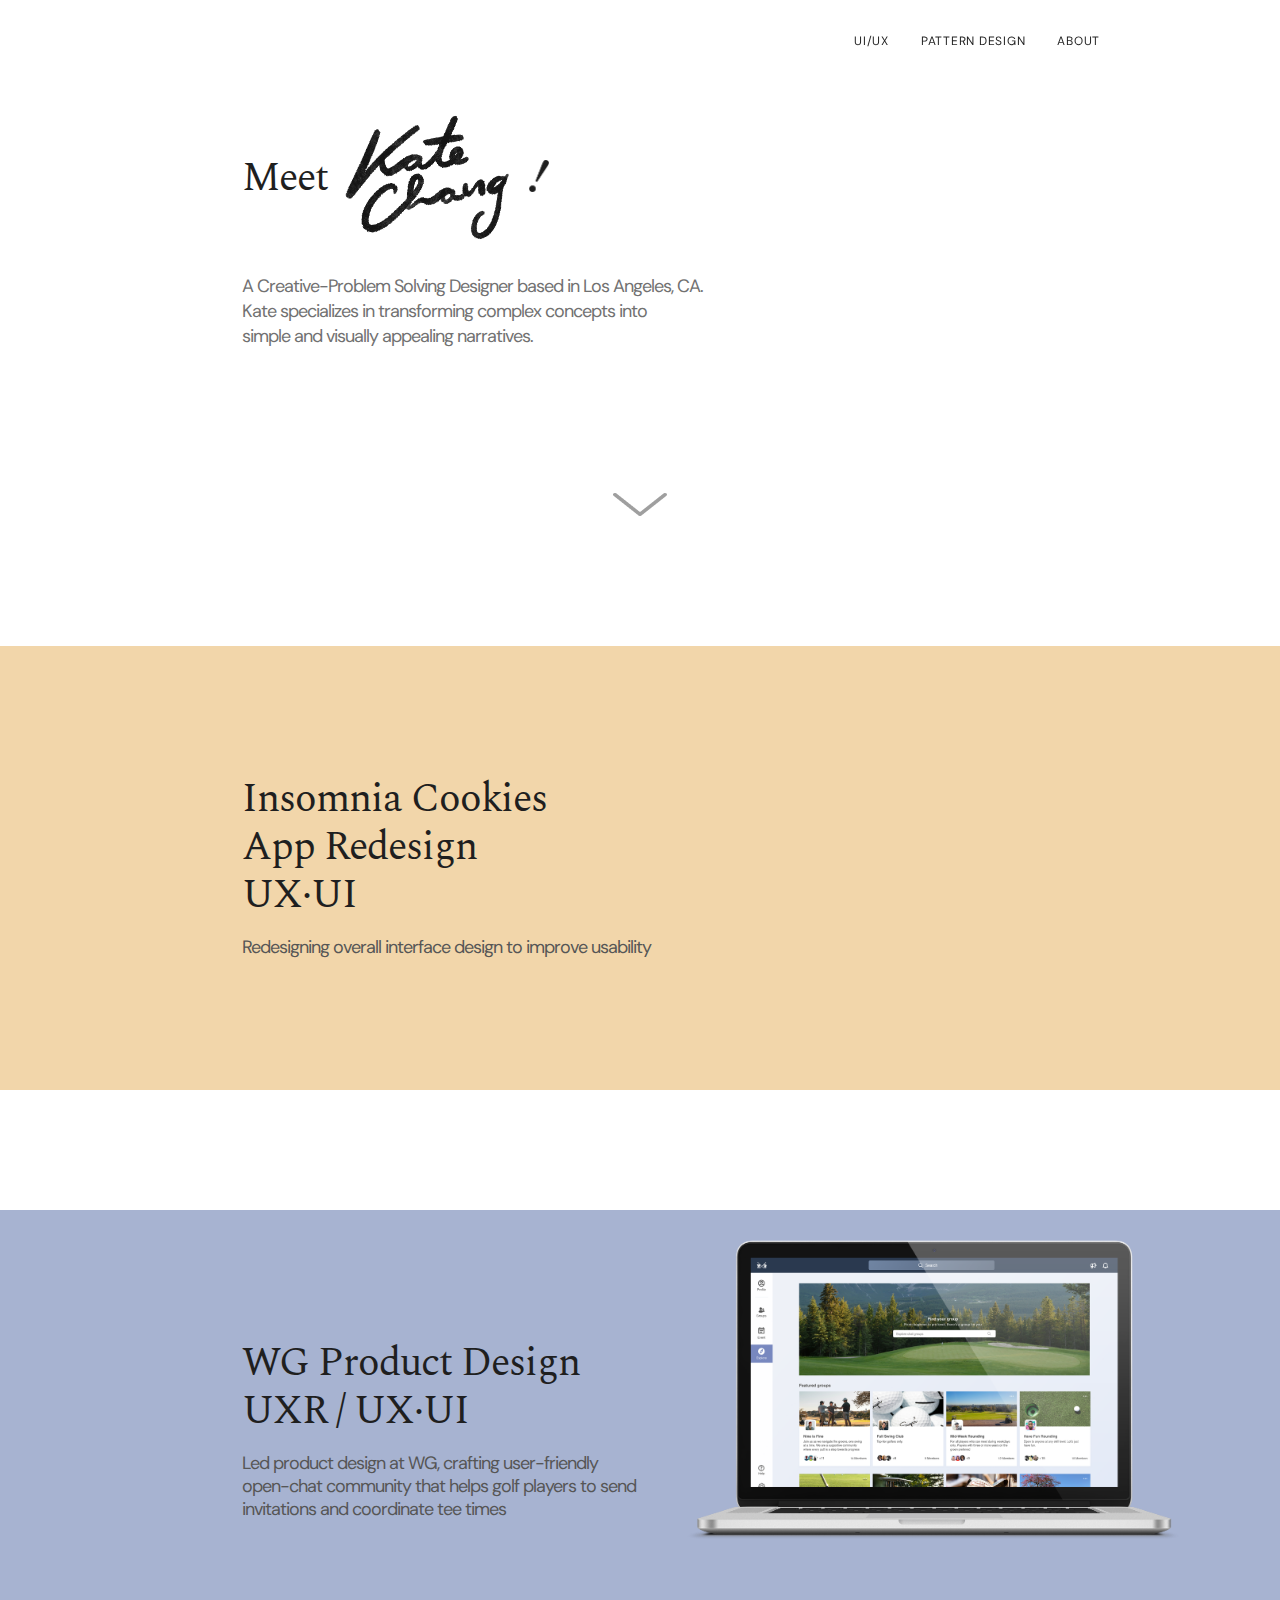
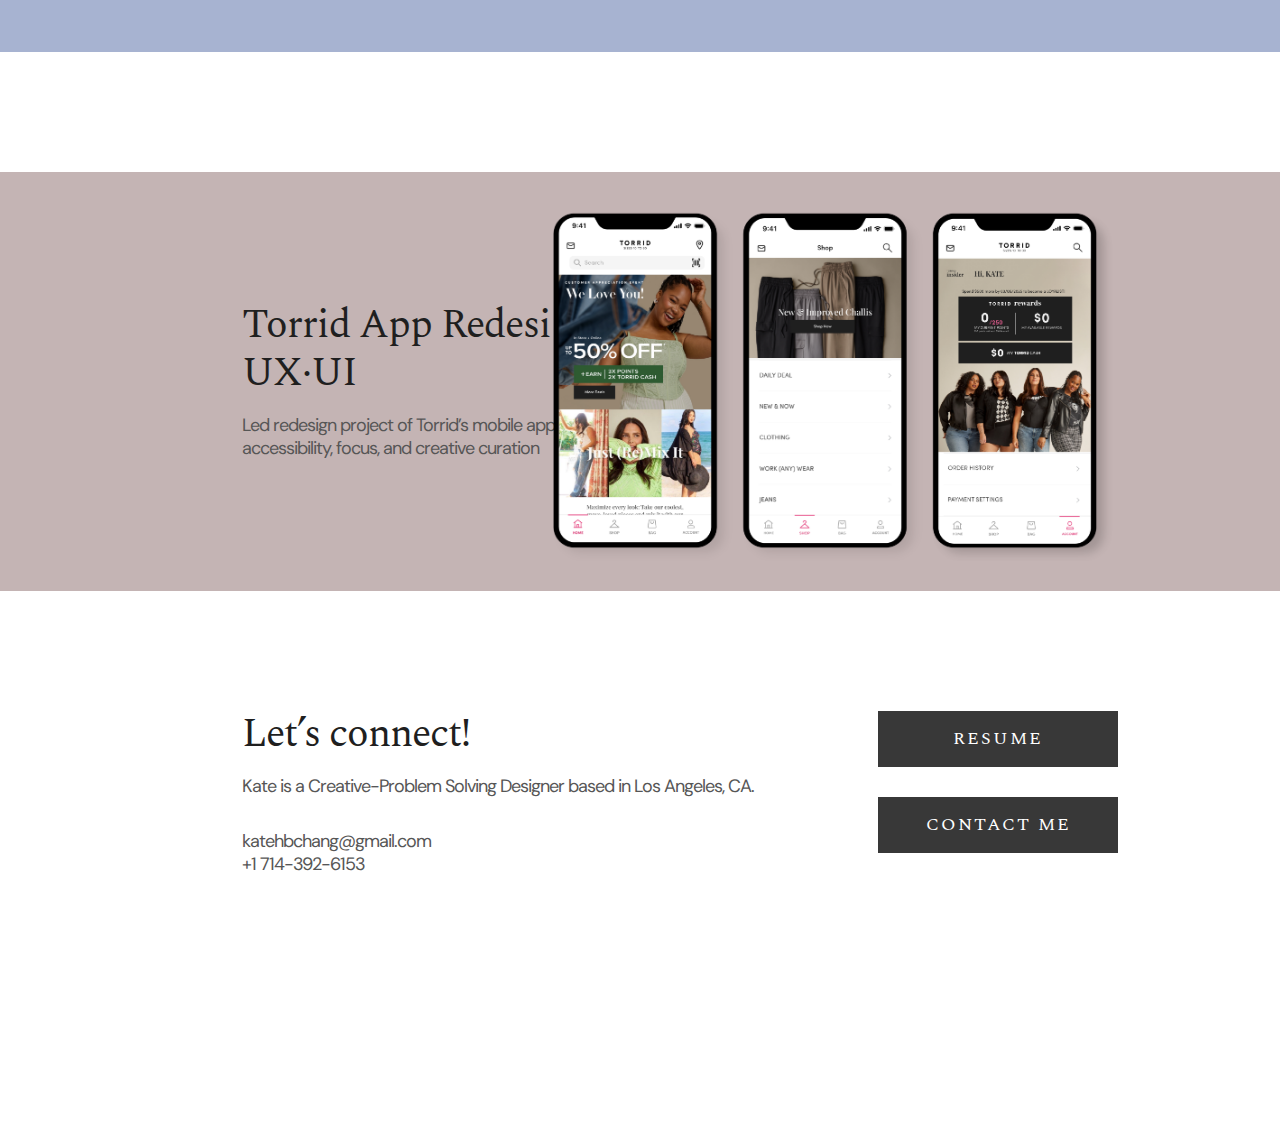
==== commit 946cd469: "resume and a tag update" ====
--- a/index.html
+++ b/index.html
@@ -70,7 +70,8 @@
     </header>
     <!-- Insomnia Product Design-->
     <section class="page-section">
-        <a class="insomnia" href="https://www.katechang.info/insomnia" id="insomnia">
+        <a href="https://www.katechang.info/insomnia" id="atag"></a>
+        <div class="insomnia" id="insomnia">
             <div class="container">
                 <div class="insomnia-grid">
                     <div class="text-wrapper">
@@ -85,12 +86,13 @@
                     </div>
                 </div>
             </div>
-        </a>
+        </div>
     </section>
 
     <!-- WG Cookies-->
     <section class="page-section">
-        <a class="wg" id="wg" href="https://www.katechang.info/wg">
+        <a href="https://www.katechang.info/wg" id="atag"></a>
+        <div class="wg">
             <div class="container">
                 <div class="wg-grid">
                     <div class="text-wrapper">
@@ -106,12 +108,13 @@
                     </div>
                 </div>
             </div>
-        </a>
+        </div>
     </section>
 
     <!-- Torrid App Redesign-->
     <section class="page-section">
-        <a class="torrid" href="https://www.katechang.info/torrid">
+        <a href="https://www.katechang.info/torrid" id="atag"></a>
+        <div class="torrid">
             <div class="container">
                 <div class="torrid-grid">
                     <div class="text-wrapper">
@@ -126,7 +129,7 @@
                     </div>
                 </div>
             </div>
-        </a>
+        </div>
     </section>
 
     <!-- Let's Connect-->
@@ -145,7 +148,7 @@
                         </div>
                     </div>
                     <div class="buttons">
-                        <a class="connect-button" href="assets/Resume test.docx">RESUME</a>
+                        <a class="connect-button" href="assets/TEST.pdf" target="_blank">RESUME</a>
                         <a class="connect-button" href="mailto:katehbchang@gmail.com">CONTACT
                             ME</a>
                     </div>
--- a/css/styles.css
+++ b/css/styles.css
@@ -248,7 +248,6 @@
   .connect-grid {
     display: grid;
     text-align: left;
-    margin-top: 5rem;
     justify-items: left;
   }
   .wg-item2 {
@@ -1092,6 +1091,7 @@
 
 .page-section {
   margin-bottom: 120px;
+  position: relative;
 }
 
 header.masthead {
@@ -1102,7 +1102,8 @@
   padding-top: 130px;
 }
 
-.page-section > a {
+.page-section > div {
+  padding-top: 130px;
   padding-bottom: 130px;
 }
 
@@ -1238,7 +1239,6 @@
   display: grid;
   text-align: left;
   margin-left: 10rem !important;
-  margin-top: 5rem;
   justify-items: left;
 }
 .img-wrapper {
@@ -1316,6 +1316,16 @@
   border: #1f1f1f 1px solid;
 }
 
+#atag {
+  width: 100%;
+  height: 100%;
+  position: absolute;
+  z-index: 1;
+}
+.connect {
+  padding-top: 0 !important;
+}
+
 @media (max-width: 768px) {
   #mainNav {
     padding-right: 2rem;
@@ -1333,7 +1343,7 @@
   .connect-grid {
     display: grid;
     margin-left: 1rem !important;
-    margin-top: 5rem;
+
     height: 30rem;
   }
   .title {
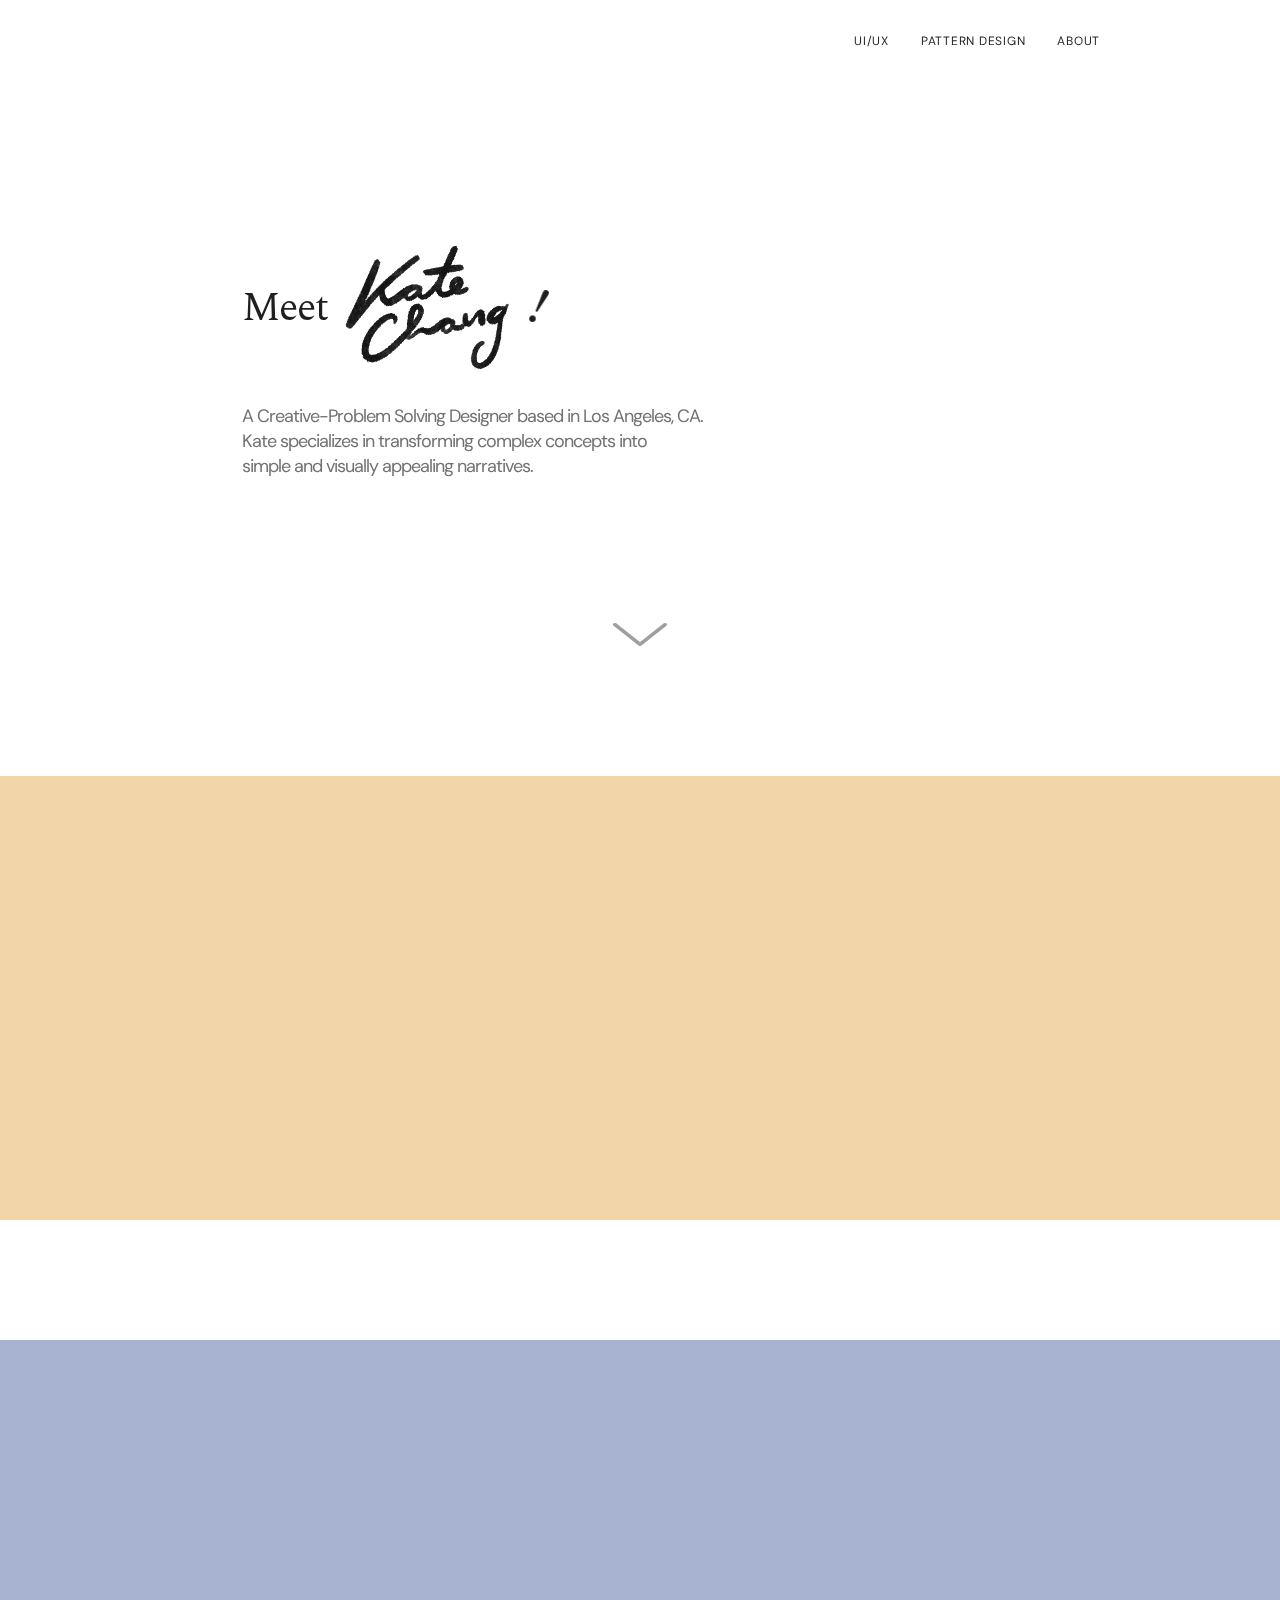
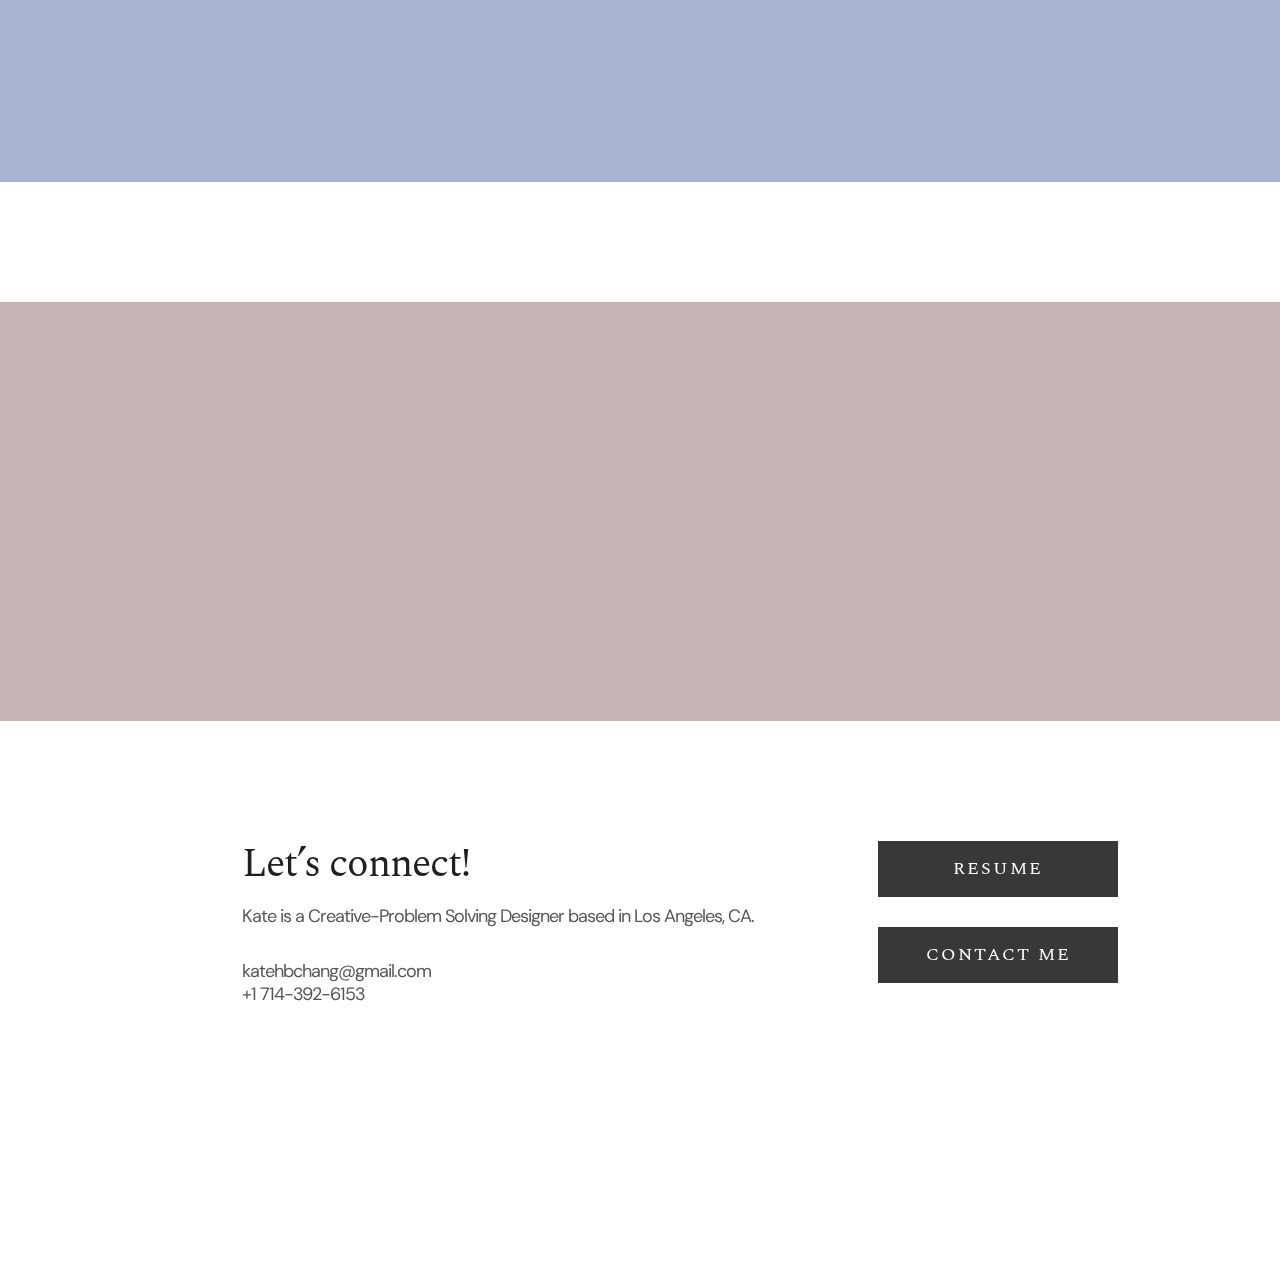
==== commit c6ac4891: "animation home" ====
--- a/index.html
+++ b/index.html
@@ -54,7 +54,7 @@
         <div class="container">
             <div class="heading-grid">
                 <div class="masthead-heading-item1">
-                    <div class="masthead-subheading">
+                    <div class="masthead-subheading faderight">
                         Meet<img class="logo" src="assets/img/intro/katelogo.png" alt="" /><img
                             src="assets/img/intro/exc.png" alt="" />
                         <div class="masthead-heading">
@@ -74,13 +74,13 @@
         <div class="insomnia" id="insomnia">
             <div class="container">
                 <div class="insomnia-grid">
-                    <div class="text-wrapper">
+                    <div class="text-wrapper faderight">
                         <div class="insomnia-item1">
                             <div class="title">Insomnia Cookies<br />App Redesign<br />UX·UI</div>
                             <div class="content">Redesigning overall interface design to improve usability</div>
                         </div>
                     </div>
-                    <div class="img-wrapper">
+                    <div class="img-wrapper fadeup">
                         <div class="insomnia-item2"><img src="assets/img/uiux/insomnia.png" alt="">
                         </div>
                     </div>
@@ -95,7 +95,7 @@
         <div class="wg">
             <div class="container">
                 <div class="wg-grid">
-                    <div class="text-wrapper">
+                    <div class="text-wrapper faderight">
                         <div class="wg-item1">
                             <div class="title">WG Product Design<br />UXR / UX·UI</div>
                             <div class="content">Led product design at WG, crafting user-friendly<br />
@@ -103,7 +103,7 @@
                                 invitations and coordinate tee times</div>
                         </div>
                     </div>
-                    <div class="img-wrapper">
+                    <div class="img-wrapper fadeup">
                         <div class="wg-item2"><img src="assets/img/uiux/WG PRODUCT DESIGN.png" alt=""></div>
                     </div>
                 </div>
@@ -117,14 +117,14 @@
         <div class="torrid">
             <div class="container">
                 <div class="torrid-grid">
-                    <div class="text-wrapper">
+                    <div class="text-wrapper faderight">
                         <div class="torrid-item1">
                             <div class="title">Torrid App Redesign<br />UX·UI</div>
                             <div class="content">Led redesign project of Torrid’s mobile app to enhance<br />
                                 accessibility, focus, and creative curation</div>
                         </div>
                     </div>
-                    <div class="img-wrapper">
+                    <div class="img-wrapper fadeup">
                         <div class="torrid-item2"><img src="assets/img/uiux/TORRID REDESIGN.png" alt=""></div>
                     </div>
                 </div>
--- a/css/styles.css
+++ b/css/styles.css
@@ -1231,6 +1231,10 @@
   width: 100%;
   display: block;
 }
+
+.heading-grid {
+  padding-top: 130px;
+}
 .heading-grid,
 .wg-grid,
 .torrid-grid,
@@ -1434,3 +1438,33 @@
     margin-right: 15rem;
   }
 }
+
+.fadeup {
+  -webkit-transform: translateY(100px) rotate(-15deg) translateZ(0);
+  transform: translateY(100px) rotate(-15deg) translateZ(0);
+  -webkit-transition-delay: 1s;
+  -o-transition-delay: 1s;
+  transition-delay: 1s;
+  -webkit-transition: 1s;
+  -o-transition: 1s;
+  transition: 1s;
+  opacity: 0;
+}
+
+.faderight {
+  -webkit-transform: translate(-100px);
+  transform: translate(-100px);
+  -webkit-transition-delay: 1s;
+  -o-transition-delay: 1s;
+  transition-delay: 1s;
+  -webkit-transition: 1s;
+  -o-transition: 1s;
+  transition: 1s;
+  opacity: 0;
+}
+
+.inView {
+  opacity: 1;
+  -webkit-transform: translateY(0) rotate(0) translateZ(0);
+  transform: translateY(0px) translateZ(0);
+}
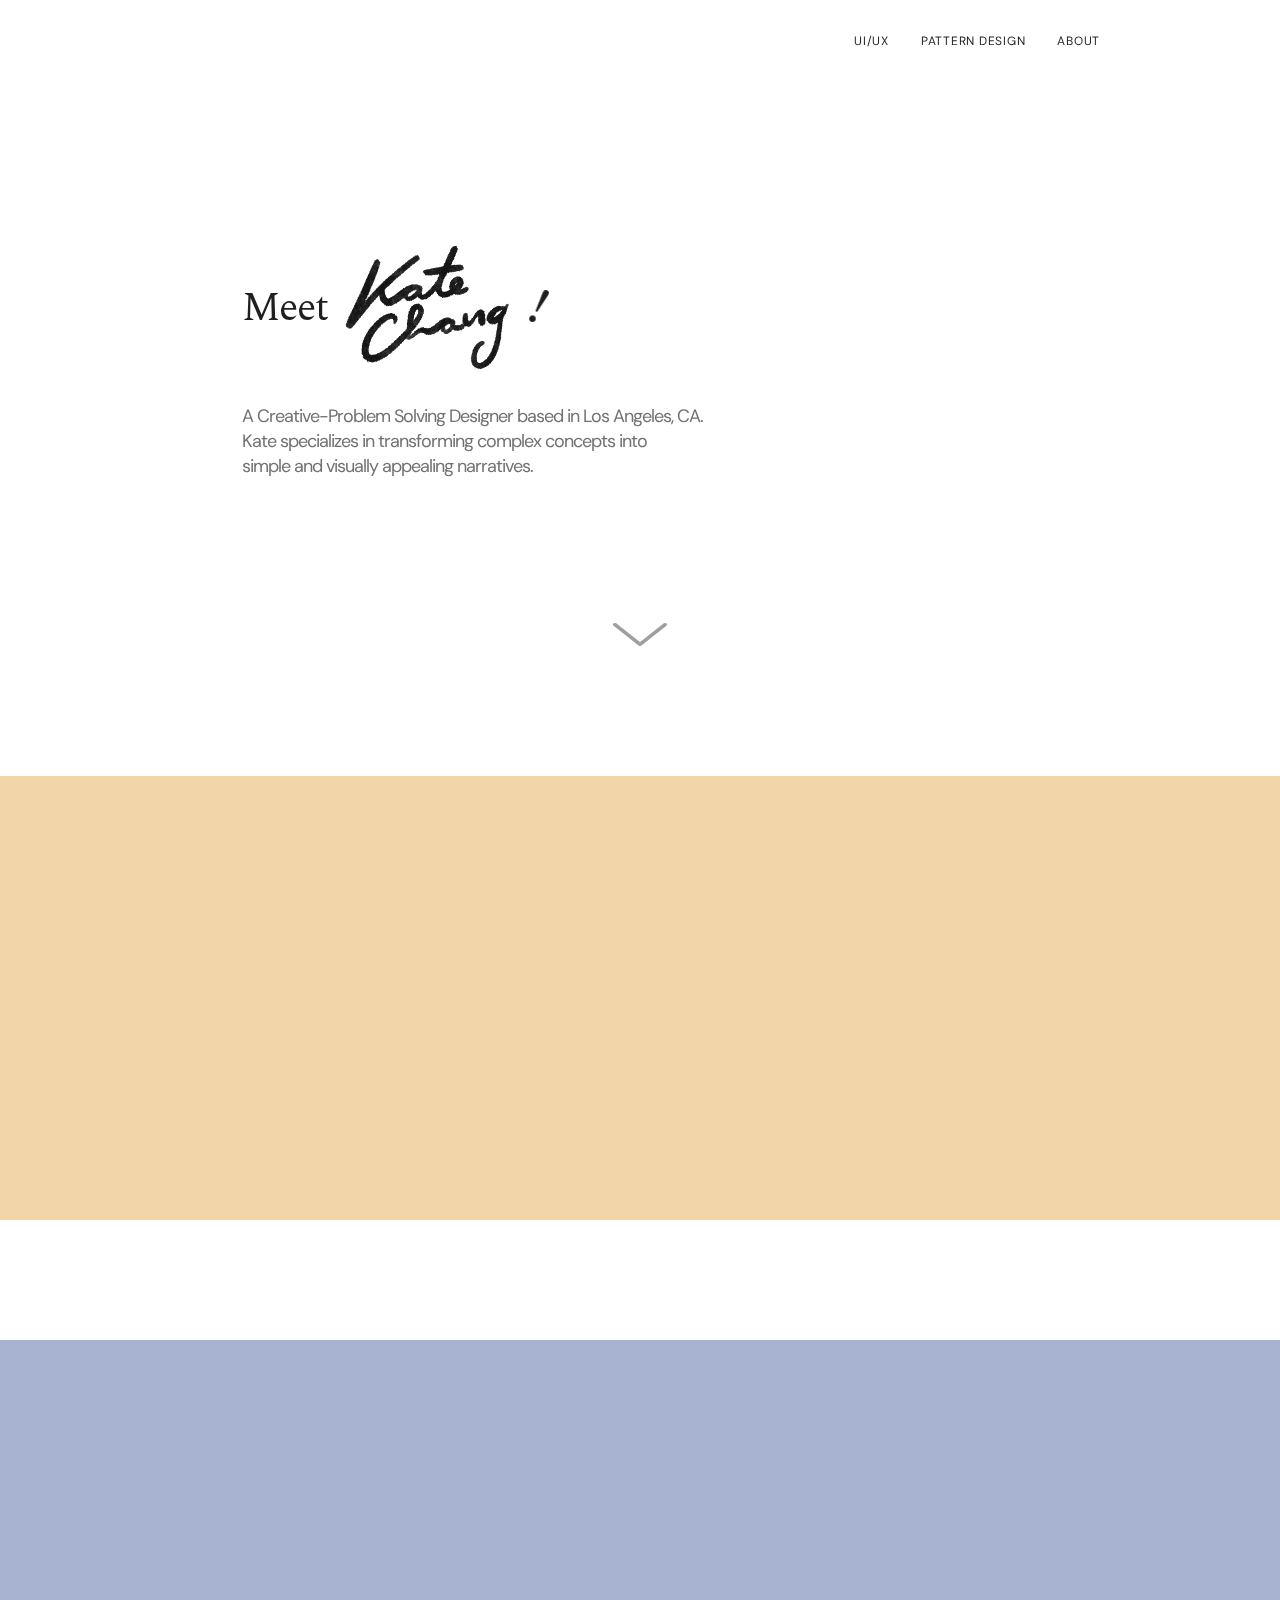
==== commit 9dad2ab4: "connect animate" ====
--- a/index.html
+++ b/index.html
@@ -137,7 +137,7 @@
         <div class="connect">
             <div class="container">
                 <div class="connect-grid">
-                    <div class="text-wrapper">
+                    <div class="text-wrapper faderight">
                         <div class="title">Let’s connect!</div>
                         <div class="content">
                             Kate is a Creative-Problem Solving Designer based in Los Angeles,
@@ -147,7 +147,7 @@
                             katehbchang@gmail.com<br />+1 714-392-6153
                         </div>
                     </div>
-                    <div class="buttons">
+                    <div class="buttons fadeup">
                         <a class="connect-button" href="assets/TEST.pdf" target="_blank">RESUME</a>
                         <a class="connect-button" href="mailto:katehbchang@gmail.com">CONTACT
                             ME</a>
--- a/css/styles.css
+++ b/css/styles.css
@@ -1440,8 +1440,8 @@
 }
 
 .fadeup {
-  -webkit-transform: translateY(100px) rotate(-15deg) translateZ(0);
-  transform: translateY(100px) rotate(-15deg) translateZ(0);
+  -webkit-transform: translateY(100px);
+  transform: translateY(100px);
   -webkit-transition-delay: 1s;
   -o-transition-delay: 1s;
   transition-delay: 1s;
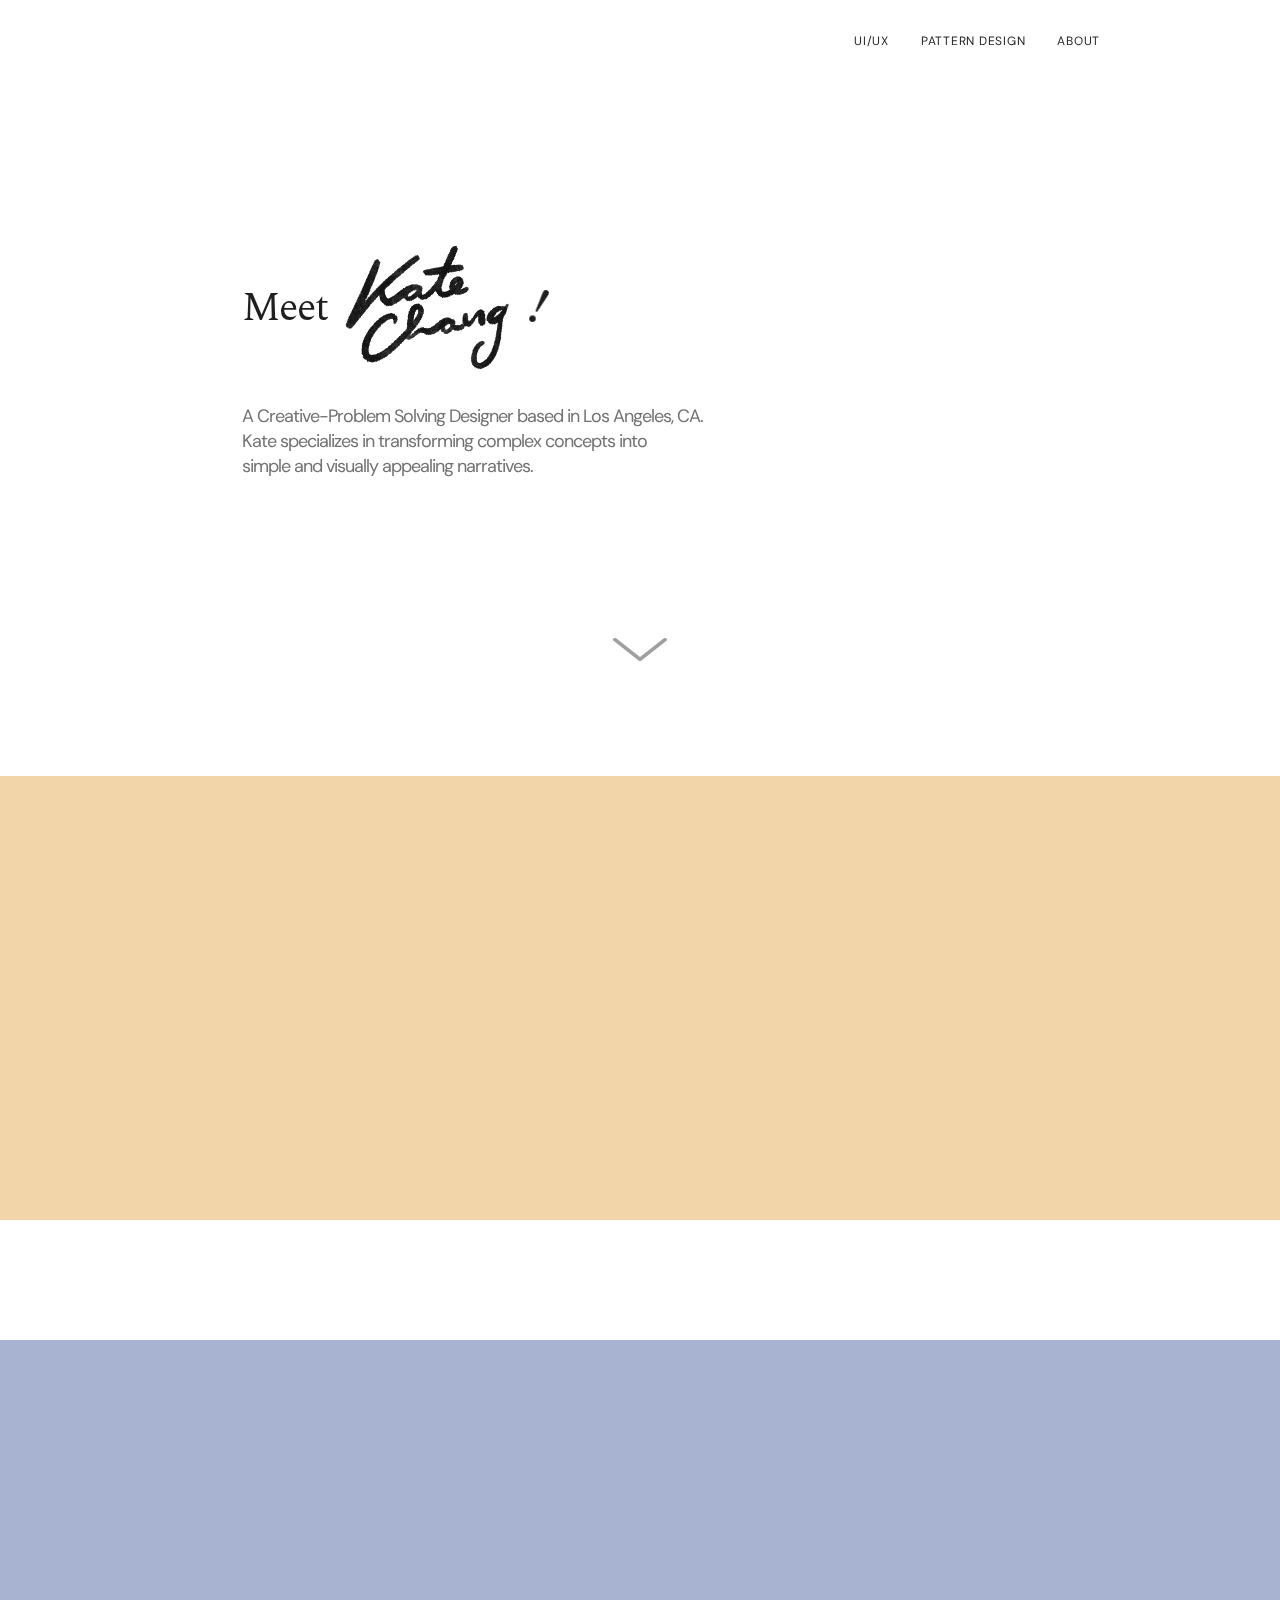
==== commit 79f30941: "title change" ====
--- a/index.html
+++ b/index.html
@@ -6,7 +6,7 @@
     <meta name="viewport" content="width=device-width, initial-scale=1, shrink-to-fit=no" />
     <meta name="description" content="" />
     <meta name="author" content="" />
-    <title>Kate Porfolio Home</title>
+    <title>Kate Chang Porfolio</title>
     <!-- Favicon-->
     <link rel="icon" type="image/x-icon" href="assets/favicon.ico" />
     <!-- Font Awesome icons (free version)-->
--- a/css/styles.css
+++ b/css/styles.css
@@ -1214,6 +1214,15 @@
   margin: 0 auto;
   justify-content: center;
   width: 5%;
+  -webkit-transform: translateY(15px);
+  transform: translateY(15px);
+  -webkit-transition-delay: 1s;
+  -o-transition-delay: 1s;
+  transition-delay: 1s;
+  -webkit-transition: 1s;
+  -o-transition: 1s;
+  transition: 1s;
+  opacity: 1;
 }
 
 .page-section .wg {
@@ -1332,10 +1341,13 @@
 
 @media (max-width: 768px) {
   #mainNav {
-    padding-right: 2rem;
+    padding-right: 0;
   }
   .page-section > a {
     padding-bottom: 30px;
+  }
+  .page-section > div {
+    padding-top: 80px;
   }
   .page-section > a > div > div {
     padding-top: 50px;
@@ -1347,9 +1359,19 @@
   .connect-grid {
     display: grid;
     margin-left: 1rem !important;
-
-    height: 30rem;
-  }
+    height: 25rem;
+  }
+  .heading-grid {
+    padding-top: 80px;
+    height: 34rem;
+  }
+  .vector {
+    margin-top: 30px;
+  }
+  .masthead-subheading {
+    margin-left: 20px;
+  }
+
   .title {
     font-size: 30px;
     margin-left: 20px;
@@ -1365,19 +1387,19 @@
   .wg-item2 img {
     width: 110%;
     position: absolute;
-    bottom: -27px;
+    bottom: -130px;
     left: -23px;
   }
   .torrid-item2 img {
     width: 100%;
     position: absolute;
-    bottom: -50px;
+    bottom: -150px;
     left: -8px;
   }
   .insomnia-item2 img {
     width: 100%;
     position: absolute;
-    bottom: 10px;
+    bottom: -110px;
     left: -20px;
   }
   .wg-item2,
@@ -1430,12 +1452,13 @@
     width: 200%;
   }
   .buttons {
+    margin-top: 7rem;
     margin-right: 5rem !important;
   }
 }
 @media (max-width: 1951px) {
   .buttons {
-    margin-right: 15rem;
+    margin-right: 12rem;
   }
 }
 
@@ -1466,5 +1489,27 @@
 .inView {
   opacity: 1;
   -webkit-transform: translateY(0) rotate(0) translateZ(0);
-  transform: translateY(0px) translateZ(0);
-}
+  transform: translateY(0px) rotate(0) translateZ(0);
+}
+.rotate-left {
+  -webkit-transform: rotate(2deg);
+  transform: rotate(2deg);
+  -webkit-transition-delay: 0.3s;
+  -o-transition-delay: 0.5s;
+  transition-delay: 0.5s;
+  -webkit-transition: 0.5s;
+  -o-transition: 0.5s;
+  transition: 0.5s;
+  opacity: 1;
+}
+.rotate-right {
+  -webkit-transform: rotate(-2deg);
+  transform: rotate(-2deg);
+  -webkit-transition-delay: 0.3s;
+  -o-transition-delay: 0.5s;
+  transition-delay: 0.5s;
+  -webkit-transition: 0.5s;
+  -o-transition: 0.5s;
+  transition: 0.5s;
+  opacity: 1;
+}
